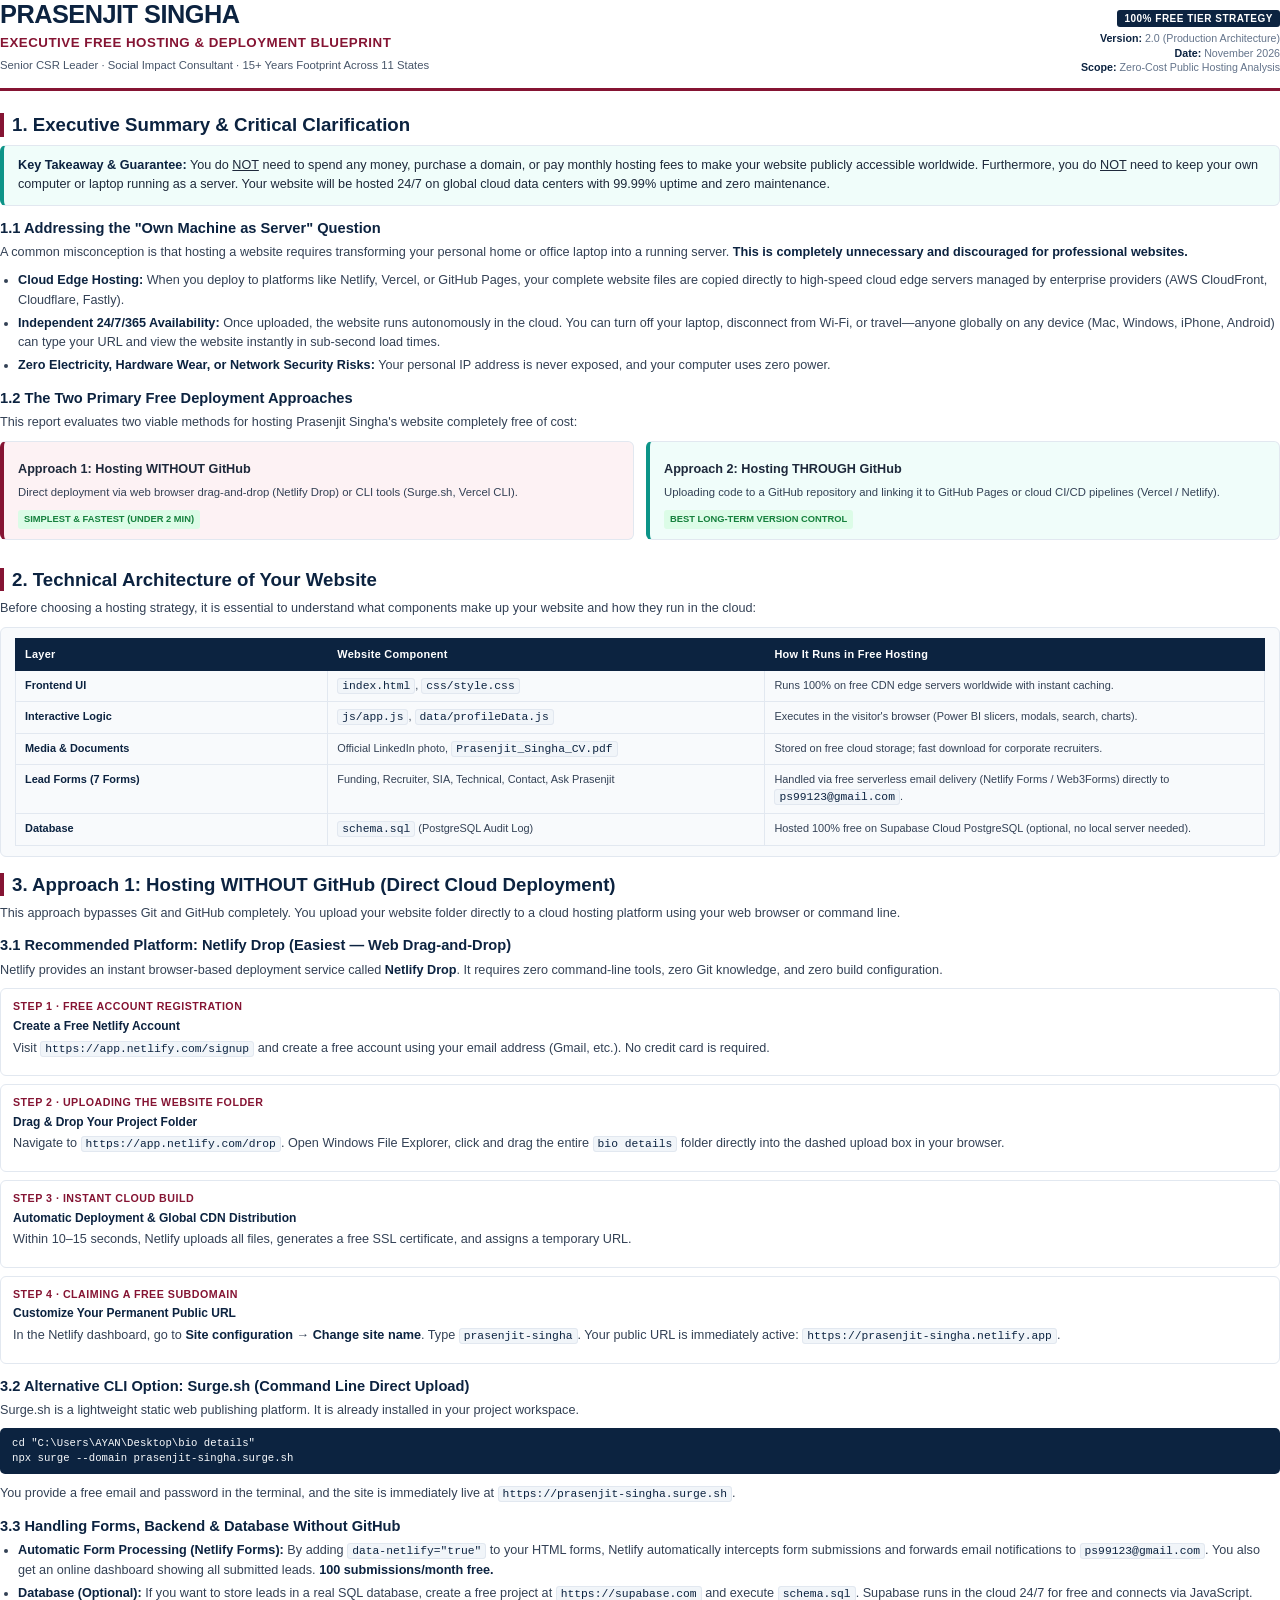
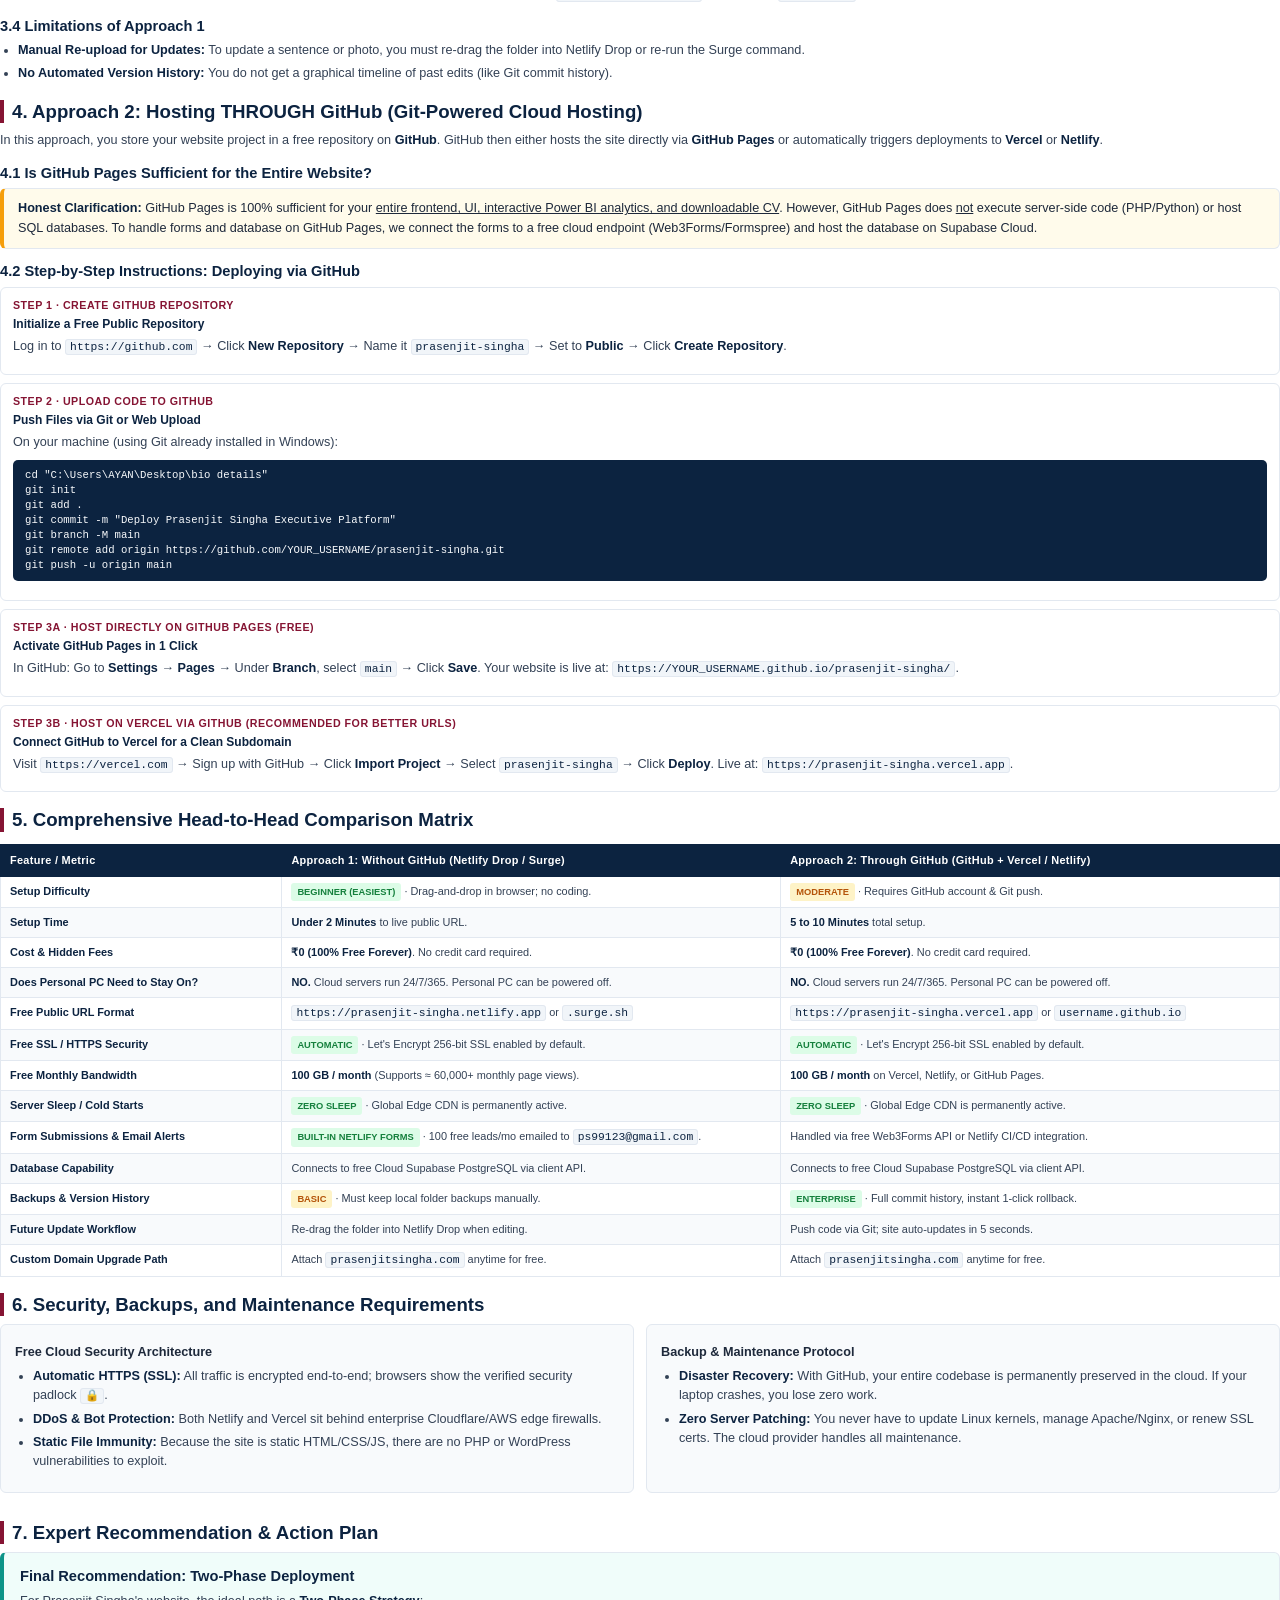
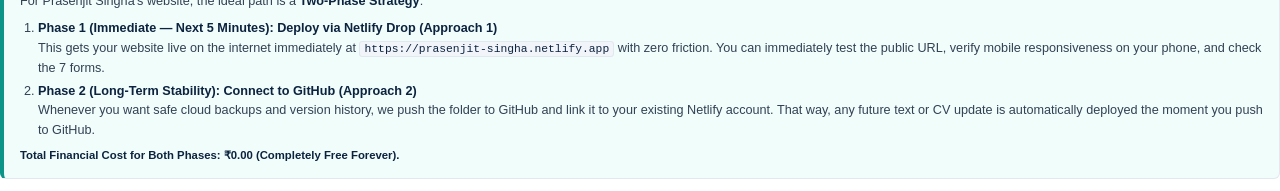
==== free_hosting_guide.html @ 52507455 "feat: complete executive platform for Prasenjit Singha with interactive dashboard and technical cons" ====
<!DOCTYPE html>
<html lang="en">
<head>
  <meta charset="UTF-8">
  <title>Executive Guide: 100% Free Hosting & Deployment Strategy</title>
  <style>
    @page {
      size: A4;
      margin: 18mm 16mm 18mm 16mm;
      @bottom-right {
        content: counter(page);
      }
    }

    * {
      box-sizing: border-box;
      margin: 0;
      padding: 0;
    }

    body {
      font-family: -apple-system, BlinkMacSystemFont, 'Segoe UI', Roboto, Helvetica, Arial, sans-serif;
      color: #1e293b;
      background: #ffffff;
      line-height: 1.55;
      font-size: 9.5pt;
    }

    /* Cover / Header Banner */
    .header-banner {
      border-bottom: 3px solid #851433;
      padding-bottom: 14px;
      margin-bottom: 22px;
      display: flex;
      justify-content: space-between;
      align-items: flex-end;
    }

    .brand-title {
      font-size: 19pt;
      font-weight: 800;
      color: #0c2340;
      letter-spacing: -0.02em;
      line-height: 1.15;
    }

    .brand-subtitle {
      font-size: 10pt;
      font-weight: 600;
      color: #851433;
      margin-top: 4px;
      text-transform: uppercase;
      letter-spacing: 0.5px;
    }

    .doc-meta {
      text-align: right;
      font-size: 8pt;
      color: #64748b;
      line-height: 1.35;
    }

    .doc-badge {
      display: inline-block;
      background: #0c2340;
      color: #ffffff;
      font-size: 7.5pt;
      font-weight: 700;
      padding: 2px 7px;
      border-radius: 3px;
      text-transform: uppercase;
      letter-spacing: 0.5px;
      margin-bottom: 4px;
    }

    /* Typography */
    h1 {
      font-size: 14pt;
      font-weight: 800;
      color: #0c2340;
      margin: 16px 0 8px;
      border-left: 4px solid #851433;
      padding-left: 8px;
      line-height: 1.25;
    }

    h2 {
      font-size: 11pt;
      font-weight: 700;
      color: #0c2340;
      margin: 13px 0 6px;
      line-height: 1.25;
    }

    h3 {
      font-size: 9.5pt;
      font-weight: 700;
      color: #1e293b;
      margin: 8px 0 4px;
    }

    p {
      margin-bottom: 8px;
      color: #334155;
    }

    ul, ol {
      margin-left: 18px;
      margin-bottom: 10px;
    }

    li {
      margin-bottom: 3.5px;
      color: #334155;
    }

    strong {
      color: #0c2340;
    }

    code {
      font-family: Consolas, 'Courier New', monospace;
      font-size: 8.5pt;
      background: #f1f5f9;
      padding: 1px 4px;
      border-radius: 3px;
      color: #0c2340;
      border: 1px solid #e2e8f0;
    }

    pre {
      background: #0c2340;
      color: #f8fafc;
      padding: 8px 12px;
      border-radius: 5px;
      font-family: Consolas, 'Courier New', monospace;
      font-size: 8pt;
      margin-bottom: 10px;
      overflow-x: auto;
      line-height: 1.4;
    }

    /* Cards & Containers */
    .card {
      background: #f8fafc;
      border: 1px solid #e2e8f0;
      border-radius: 6px;
      padding: 10px 14px;
      margin-bottom: 12px;
      page-break-inside: avoid;
    }

    .card-accent {
      border-left: 4px solid #0d9488;
      background: #f0fdfa;
    }

    .card-warning {
      border-left: 4px solid #f59e0b;
      background: #fffbeb;
    }

    .card-primary {
      border-left: 4px solid #851433;
      background: #fdf2f4;
    }

    .grid-2 {
      display: grid;
      grid-template-columns: 1fr 1fr;
      gap: 12px;
      margin-bottom: 12px;
      page-break-inside: avoid;
    }

    /* Tables */
    table {
      width: 100%;
      border-collapse: collapse;
      margin: 12px 0 16px;
      font-size: 8.2pt;
      page-break-inside: avoid;
    }

    th {
      background: #0c2340;
      color: #ffffff;
      font-weight: 700;
      padding: 7px 9px;
      text-align: left;
      border: 1px solid #0c2340;
      letter-spacing: 0.3px;
    }

    td {
      padding: 6px 9px;
      border: 1px solid #e2e8f0;
      vertical-align: top;
      color: #334155;
    }

    tr:nth-child(even) td {
      background: #f8fafc;
    }

    .badge-pass {
      display: inline-block;
      background: #dcfce7;
      color: #15803d;
      font-weight: 700;
      font-size: 7pt;
      padding: 2px 6px;
      border-radius: 3px;
      text-transform: uppercase;
    }

    .badge-warn {
      display: inline-block;
      background: #fef3c7;
      color: #b45309;
      font-weight: 700;
      font-size: 7pt;
      padding: 2px 6px;
      border-radius: 3px;
      text-transform: uppercase;
    }

    .page-break {
      page-break-after: always;
    }

    /* Steps Box */
    .step-box {
      border: 1px solid #e2e8f0;
      border-radius: 6px;
      padding: 9px 12px;
      margin-bottom: 8px;
      background: #ffffff;
      page-break-inside: avoid;
    }

    .step-number {
      font-size: 8pt;
      font-weight: 800;
      color: #851433;
      text-transform: uppercase;
      letter-spacing: 0.5px;
      margin-bottom: 2px;
    }

    .step-title {
      font-size: 9pt;
      font-weight: 700;
      color: #0c2340;
      margin-bottom: 3px;
    }
  </style>
</head>
<body>

  <!-- ==================== HEADER ==================== -->
  <div class="header-banner">
    <div>
      <div class="brand-title">PRASENJIT SINGHA</div>
      <div class="brand-subtitle">Executive Free Hosting & Deployment Blueprint</div>
      <div style="font-size: 8.5pt; color: #475569; margin-top: 3px;">
        Senior CSR Leader &middot; Social Impact Consultant &middot; 15+ Years Footprint Across 11 States
      </div>
    </div>
    <div class="doc-meta">
      <span class="doc-badge">100% Free Tier Strategy</span><br>
      <strong>Version:</strong> 2.0 (Production Architecture)<br>
      <strong>Date:</strong> November 2026<br>
      <strong>Scope:</strong> Zero-Cost Public Hosting Analysis
    </div>
  </div>

  <!-- ==================== SECTION 1 ==================== -->
  <h1>1. Executive Summary & Critical Clarification</h1>

  <div class="card card-accent">
    <strong>Key Takeaway & Guarantee:</strong> You do <u>NOT</u> need to spend any money, purchase a domain, or pay monthly hosting fees to make your website publicly accessible worldwide. Furthermore, you do <u>NOT</u> need to keep your own computer or laptop running as a server. Your website will be hosted 24/7 on global cloud data centers with 99.99% uptime and zero maintenance.
  </div>

  <h2>1.1 Addressing the "Own Machine as Server" Question</h2>
  <p>
    A common misconception is that hosting a website requires transforming your personal home or office laptop into a running server. <strong>This is completely unnecessary and discouraged for professional websites.</strong>
  </p>
  <ul>
    <li><strong>Cloud Edge Hosting:</strong> When you deploy to platforms like Netlify, Vercel, or GitHub Pages, your complete website files are copied directly to high-speed cloud edge servers managed by enterprise providers (AWS CloudFront, Cloudflare, Fastly).</li>
    <li><strong>Independent 24/7/365 Availability:</strong> Once uploaded, the website runs autonomously in the cloud. You can turn off your laptop, disconnect from Wi-Fi, or travel—anyone globally on any device (Mac, Windows, iPhone, Android) can type your URL and view the website instantly in sub-second load times.</li>
    <li><strong>Zero Electricity, Hardware Wear, or Network Security Risks:</strong> Your personal IP address is never exposed, and your computer uses zero power.</li>
  </ul>

  <h2>1.2 The Two Primary Free Deployment Approaches</h2>
  <p>
    This report evaluates two viable methods for hosting Prasenjit Singha's website completely free of cost:
  </p>
  <div class="grid-2">
    <div class="card card-primary">
      <h3>Approach 1: Hosting WITHOUT GitHub</h3>
      <p style="font-size: 8.5pt;">
        Direct deployment via web browser drag-and-drop (Netlify Drop) or CLI tools (Surge.sh, Vercel CLI).
      </p>
      <span class="badge-pass">Simplest & Fastest (Under 2 Min)</span>
    </div>
    <div class="card card-accent">
      <h3>Approach 2: Hosting THROUGH GitHub</h3>
      <p style="font-size: 8.5pt;">
        Uploading code to a GitHub repository and linking it to GitHub Pages or cloud CI/CD pipelines (Vercel / Netlify).
      </p>
      <span class="badge-pass">Best Long-Term Version Control</span>
    </div>
  </div>

  <!-- ==================== SECTION 2 ==================== -->
  <h1>2. Technical Architecture of Your Website</h1>
  <p>
    Before choosing a hosting strategy, it is essential to understand what components make up your website and how they run in the cloud:
  </p>

  <div class="card">
    <table style="margin: 0;">
      <thead>
        <tr>
          <th style="width: 25%;">Layer</th>
          <th style="width: 35%;">Website Component</th>
          <th style="width: 40%;">How It Runs in Free Hosting</th>
        </tr>
      </thead>
      <tbody>
        <tr>
          <td><strong>Frontend UI</strong></td>
          <td><code>index.html</code>, <code>css/style.css</code></td>
          <td>Runs 100% on free CDN edge servers worldwide with instant caching.</td>
        </tr>
        <tr>
          <td><strong>Interactive Logic</strong></td>
          <td><code>js/app.js</code>, <code>data/profileData.js</code></td>
          <td>Executes in the visitor's browser (Power BI slicers, modals, search, charts).</td>
        </tr>
        <tr>
          <td><strong>Media & Documents</strong></td>
          <td>Official LinkedIn photo, <code>Prasenjit_Singha_CV.pdf</code></td>
          <td>Stored on free cloud storage; fast download for corporate recruiters.</td>
        </tr>
        <tr>
          <td><strong>Lead Forms (7 Forms)</strong></td>
          <td>Funding, Recruiter, SIA, Technical, Contact, Ask Prasenjit</td>
          <td>Handled via free serverless email delivery (Netlify Forms / Web3Forms) directly to <code>ps99123@gmail.com</code>.</td>
        </tr>
        <tr>
          <td><strong>Database</strong></td>
          <td><code>schema.sql</code> (PostgreSQL Audit Log)</td>
          <td>Hosted 100% free on Supabase Cloud PostgreSQL (optional, no local server needed).</td>
        </tr>
      </tbody>
    </table>
  </div>

  <div class="page-break"></div>

  <!-- ==================== SECTION 3 ==================== -->
  <h1>3. Approach 1: Hosting WITHOUT GitHub (Direct Cloud Deployment)</h1>
  <p>
    This approach bypasses Git and GitHub completely. You upload your website folder directly to a cloud hosting platform using your web browser or command line.
  </p>

  <h2>3.1 Recommended Platform: Netlify Drop (Easiest — Web Drag-and-Drop)</h2>
  <p>
    Netlify provides an instant browser-based deployment service called <strong>Netlify Drop</strong>. It requires zero command-line tools, zero Git knowledge, and zero build configuration.
  </p>

  <div class="step-box">
    <div class="step-number">Step 1 &middot; Free Account Registration</div>
    <div class="step-title">Create a Free Netlify Account</div>
    <p>Visit <code>https://app.netlify.com/signup</code> and create a free account using your email address (Gmail, etc.). No credit card is required.</p>
  </div>

  <div class="step-box">
    <div class="step-number">Step 2 &middot; Uploading the Website Folder</div>
    <div class="step-title">Drag & Drop Your Project Folder</div>
    <p>Navigate to <code>https://app.netlify.com/drop</code>. Open Windows File Explorer, click and drag the entire <code>bio details</code> folder directly into the dashed upload box in your browser.</p>
  </div>

  <div class="step-box">
    <div class="step-number">Step 3 &middot; Instant Cloud Build</div>
    <div class="step-title">Automatic Deployment & Global CDN Distribution</div>
    <p>Within 10–15 seconds, Netlify uploads all files, generates a free SSL certificate, and assigns a temporary URL.</p>
  </div>

  <div class="step-box">
    <div class="step-number">Step 4 &middot; Claiming a Free Subdomain</div>
    <div class="step-title">Customize Your Permanent Public URL</div>
    <p>In the Netlify dashboard, go to <strong>Site configuration</strong> &rarr; <strong>Change site name</strong>. Type <code>prasenjit-singha</code>. Your public URL is immediately active: <code>https://prasenjit-singha.netlify.app</code>.</p>
  </div>

  <h2>3.2 Alternative CLI Option: Surge.sh (Command Line Direct Upload)</h2>
  <p>
    Surge.sh is a lightweight static web publishing platform. It is already installed in your project workspace.
  </p>
  <pre>cd "C:\Users\AYAN\Desktop\bio details"
npx surge --domain prasenjit-singha.surge.sh</pre>
  <p>You provide a free email and password in the terminal, and the site is immediately live at <code>https://prasenjit-singha.surge.sh</code>.</p>

  <h2>3.3 Handling Forms, Backend & Database Without GitHub</h2>
  <ul>
    <li><strong>Automatic Form Processing (Netlify Forms):</strong> By adding <code>data-netlify="true"</code> to your HTML forms, Netlify automatically intercepts form submissions and forwards email notifications to <code>ps99123@gmail.com</code>. You also get an online dashboard showing all submitted leads. <strong>100 submissions/month free.</strong></li>
    <li><strong>Database (Optional):</strong> If you want to store leads in a real SQL database, create a free project at <code>https://supabase.com</code> and execute <code>schema.sql</code>. Supabase runs in the cloud 24/7 for free and connects via JavaScript.</li>
  </ul>

  <h2>3.4 Limitations of Approach 1</h2>
  <ul>
    <li><strong>Manual Re-upload for Updates:</strong> To update a sentence or photo, you must re-drag the folder into Netlify Drop or re-run the Surge command.</li>
    <li><strong>No Automated Version History:</strong> You do not get a graphical timeline of past edits (like Git commit history).</li>
  </ul>

  <!-- ==================== SECTION 4 ==================== -->
  <h1>4. Approach 2: Hosting THROUGH GitHub (Git-Powered Cloud Hosting)</h1>
  <p>
    In this approach, you store your website project in a free repository on <strong>GitHub</strong>. GitHub then either hosts the site directly via <strong>GitHub Pages</strong> or automatically triggers deployments to <strong>Vercel</strong> or <strong>Netlify</strong>.
  </p>

  <h2>4.1 Is GitHub Pages Sufficient for the Entire Website?</h2>
  <div class="card card-warning">
    <strong>Honest Clarification:</strong> GitHub Pages is 100% sufficient for your <u>entire frontend, UI, interactive Power BI analytics, and downloadable CV</u>. However, GitHub Pages does <u>not</u> execute server-side code (PHP/Python) or host SQL databases. To handle forms and database on GitHub Pages, we connect the forms to a free cloud endpoint (Web3Forms/Formspree) and host the database on Supabase Cloud.
  </div>

  <h2>4.2 Step-by-Step Instructions: Deploying via GitHub</h2>

  <div class="step-box">
    <div class="step-number">Step 1 &middot; Create GitHub Repository</div>
    <div class="step-title">Initialize a Free Public Repository</div>
    <p>Log in to <code>https://github.com</code> &rarr; Click <strong>New Repository</strong> &rarr; Name it <code>prasenjit-singha</code> &rarr; Set to <strong>Public</strong> &rarr; Click <strong>Create Repository</strong>.</p>
  </div>

  <div class="step-box">
    <div class="step-number">Step 2 &middot; Upload Code to GitHub</div>
    <div class="step-title">Push Files via Git or Web Upload</div>
    <p>On your machine (using Git already installed in Windows):</p>
    <pre>cd "C:\Users\AYAN\Desktop\bio details"
git init
git add .
git commit -m "Deploy Prasenjit Singha Executive Platform"
git branch -M main
git remote add origin https://github.com/YOUR_USERNAME/prasenjit-singha.git
git push -u origin main</pre>
  </div>

  <div class="step-box">
    <div class="step-number">Step 3A &middot; Host Directly on GitHub Pages (Free)</div>
    <div class="step-title">Activate GitHub Pages in 1 Click</div>
    <p>In GitHub: Go to <strong>Settings</strong> &rarr; <strong>Pages</strong> &rarr; Under <strong>Branch</strong>, select <code>main</code> &rarr; Click <strong>Save</strong>. Your website is live at: <code>https://YOUR_USERNAME.github.io/prasenjit-singha/</code>.</p>
  </div>

  <div class="step-box">
    <div class="step-number">Step 3B &middot; Host on Vercel via GitHub (Recommended for Better URLs)</div>
    <div class="step-title">Connect GitHub to Vercel for a Clean Subdomain</div>
    <p>Visit <code>https://vercel.com</code> &rarr; Sign up with GitHub &rarr; Click <strong>Import Project</strong> &rarr; Select <code>prasenjit-singha</code> &rarr; Click <strong>Deploy</strong>. Live at: <code>https://prasenjit-singha.vercel.app</code>.</p>
  </div>

  <div class="page-break"></div>

  <!-- ==================== SECTION 5 ==================== -->
  <h1>5. Comprehensive Head-to-Head Comparison Matrix</h1>

  <table>
    <thead>
      <tr>
        <th style="width: 22%;">Feature / Metric</th>
        <th style="width: 39%;">Approach 1: Without GitHub (Netlify Drop / Surge)</th>
        <th style="width: 39%;">Approach 2: Through GitHub (GitHub + Vercel / Netlify)</th>
      </tr>
    </thead>
    <tbody>
      <tr>
        <td><strong>Setup Difficulty</strong></td>
        <td><span class="badge-pass">Beginner (Easiest)</span> &middot; Drag-and-drop in browser; no coding.</td>
        <td><span class="badge-warn">Moderate</span> &middot; Requires GitHub account & Git push.</td>
      </tr>
      <tr>
        <td><strong>Setup Time</strong></td>
        <td><strong>Under 2 Minutes</strong> to live public URL.</td>
        <td><strong>5 to 10 Minutes</strong> total setup.</td>
      </tr>
      <tr>
        <td><strong>Cost & Hidden Fees</strong></td>
        <td><strong>₹0 (100% Free Forever)</strong>. No credit card required.</td>
        <td><strong>₹0 (100% Free Forever)</strong>. No credit card required.</td>
      </tr>
      <tr>
        <td><strong>Does Personal PC Need to Stay On?</strong></td>
        <td><strong>NO.</strong> Cloud servers run 24/7/365. Personal PC can be powered off.</td>
        <td><strong>NO.</strong> Cloud servers run 24/7/365. Personal PC can be powered off.</td>
      </tr>
      <tr>
        <td><strong>Free Public URL Format</strong></td>
        <td><code>https://prasenjit-singha.netlify.app</code> or <code>.surge.sh</code></td>
        <td><code>https://prasenjit-singha.vercel.app</code> or <code>username.github.io</code></td>
      </tr>
      <tr>
        <td><strong>Free SSL / HTTPS Security</strong></td>
        <td><span class="badge-pass">Automatic</span> &middot; Let's Encrypt 256-bit SSL enabled by default.</td>
        <td><span class="badge-pass">Automatic</span> &middot; Let's Encrypt 256-bit SSL enabled by default.</td>
      </tr>
      <tr>
        <td><strong>Free Monthly Bandwidth</strong></td>
        <td><strong>100 GB / month</strong> (Supports ≈ 60,000+ monthly page views).</td>
        <td><strong>100 GB / month</strong> on Vercel, Netlify, or GitHub Pages.</td>
      </tr>
      <tr>
        <td><strong>Server Sleep / Cold Starts</strong></td>
        <td><span class="badge-pass">Zero Sleep</span> &middot; Global Edge CDN is permanently active.</td>
        <td><span class="badge-pass">Zero Sleep</span> &middot; Global Edge CDN is permanently active.</td>
      </tr>
      <tr>
        <td><strong>Form Submissions & Email Alerts</strong></td>
        <td><span class="badge-pass">Built-in Netlify Forms</span> &middot; 100 free leads/mo emailed to <code>ps99123@gmail.com</code>.</td>
        <td>Handled via free Web3Forms API or Netlify CI/CD integration.</td>
      </tr>
      <tr>
        <td><strong>Database Capability</strong></td>
        <td>Connects to free Cloud Supabase PostgreSQL via client API.</td>
        <td>Connects to free Cloud Supabase PostgreSQL via client API.</td>
      </tr>
      <tr>
        <td><strong>Backups & Version History</strong></td>
        <td><span class="badge-warn">Basic</span> &middot; Must keep local folder backups manually.</td>
        <td><span class="badge-pass">Enterprise</span> &middot; Full commit history, instant 1-click rollback.</td>
      </tr>
      <tr>
        <td><strong>Future Update Workflow</strong></td>
        <td>Re-drag the folder into Netlify Drop when editing.</td>
        <td>Push code via Git; site auto-updates in 5 seconds.</td>
      </tr>
      <tr>
        <td><strong>Custom Domain Upgrade Path</strong></td>
        <td>Attach <code>prasenjitsingha.com</code> anytime for free.</td>
        <td>Attach <code>prasenjitsingha.com</code> anytime for free.</td>
      </tr>
    </tbody>
  </table>

  <!-- ==================== SECTION 6 ==================== -->
  <h1>6. Security, Backups, and Maintenance Requirements</h1>

  <div class="grid-2">
    <div class="card">
      <h3>Free Cloud Security Architecture</h3>
      <ul>
        <li><strong>Automatic HTTPS (SSL):</strong> All traffic is encrypted end-to-end; browsers show the verified security padlock <code>🔒</code>.</li>
        <li><strong>DDoS & Bot Protection:</strong> Both Netlify and Vercel sit behind enterprise Cloudflare/AWS edge firewalls.</li>
        <li><strong>Static File Immunity:</strong> Because the site is static HTML/CSS/JS, there are no PHP or WordPress vulnerabilities to exploit.</li>
      </ul>
    </div>
    <div class="card">
      <h3>Backup & Maintenance Protocol</h3>
      <ul>
        <li><strong>Disaster Recovery:</strong> With GitHub, your entire codebase is permanently preserved in the cloud. If your laptop crashes, you lose zero work.</li>
        <li><strong>Zero Server Patching:</strong> You never have to update Linux kernels, manage Apache/Nginx, or renew SSL certs. The cloud provider handles all maintenance.</li>
      </ul>
    </div>
  </div>

  <!-- ==================== SECTION 7 ==================== -->
  <h1>7. Expert Recommendation & Action Plan</h1>

  <div class="card card-accent" style="padding: 14px 16px;">
    <h2 style="margin-top: 0; color: #0c2340; font-size: 11pt;">Final Recommendation: Two-Phase Deployment</h2>
    <p>
      For Prasenjit Singha's website, the ideal path is a <strong>Two-Phase Strategy</strong>:
    </p>
    <ol style="margin-bottom: 6px;">
      <li>
        <strong>Phase 1 (Immediate — Next 5 Minutes): Deploy via Netlify Drop (Approach 1)</strong><br>
        This gets your website live on the internet immediately at <code>https://prasenjit-singha.netlify.app</code> with zero friction. You can immediately test the public URL, verify mobile responsiveness on your phone, and check the 7 forms.
      </li>
      <li>
        <strong>Phase 2 (Long-Term Stability): Connect to GitHub (Approach 2)</strong><br>
        Whenever you want safe cloud backups and version history, we push the folder to GitHub and link it to your existing Netlify account. That way, any future text or CV update is automatically deployed the moment you push to GitHub.
      </li>
    </ol>
    <p style="margin-bottom: 0; font-size: 8.5pt; color: #047857;">
      <strong>Total Financial Cost for Both Phases: ₹0.00 (Completely Free Forever).</strong>
    </p>
  </div>

</body>
</html>
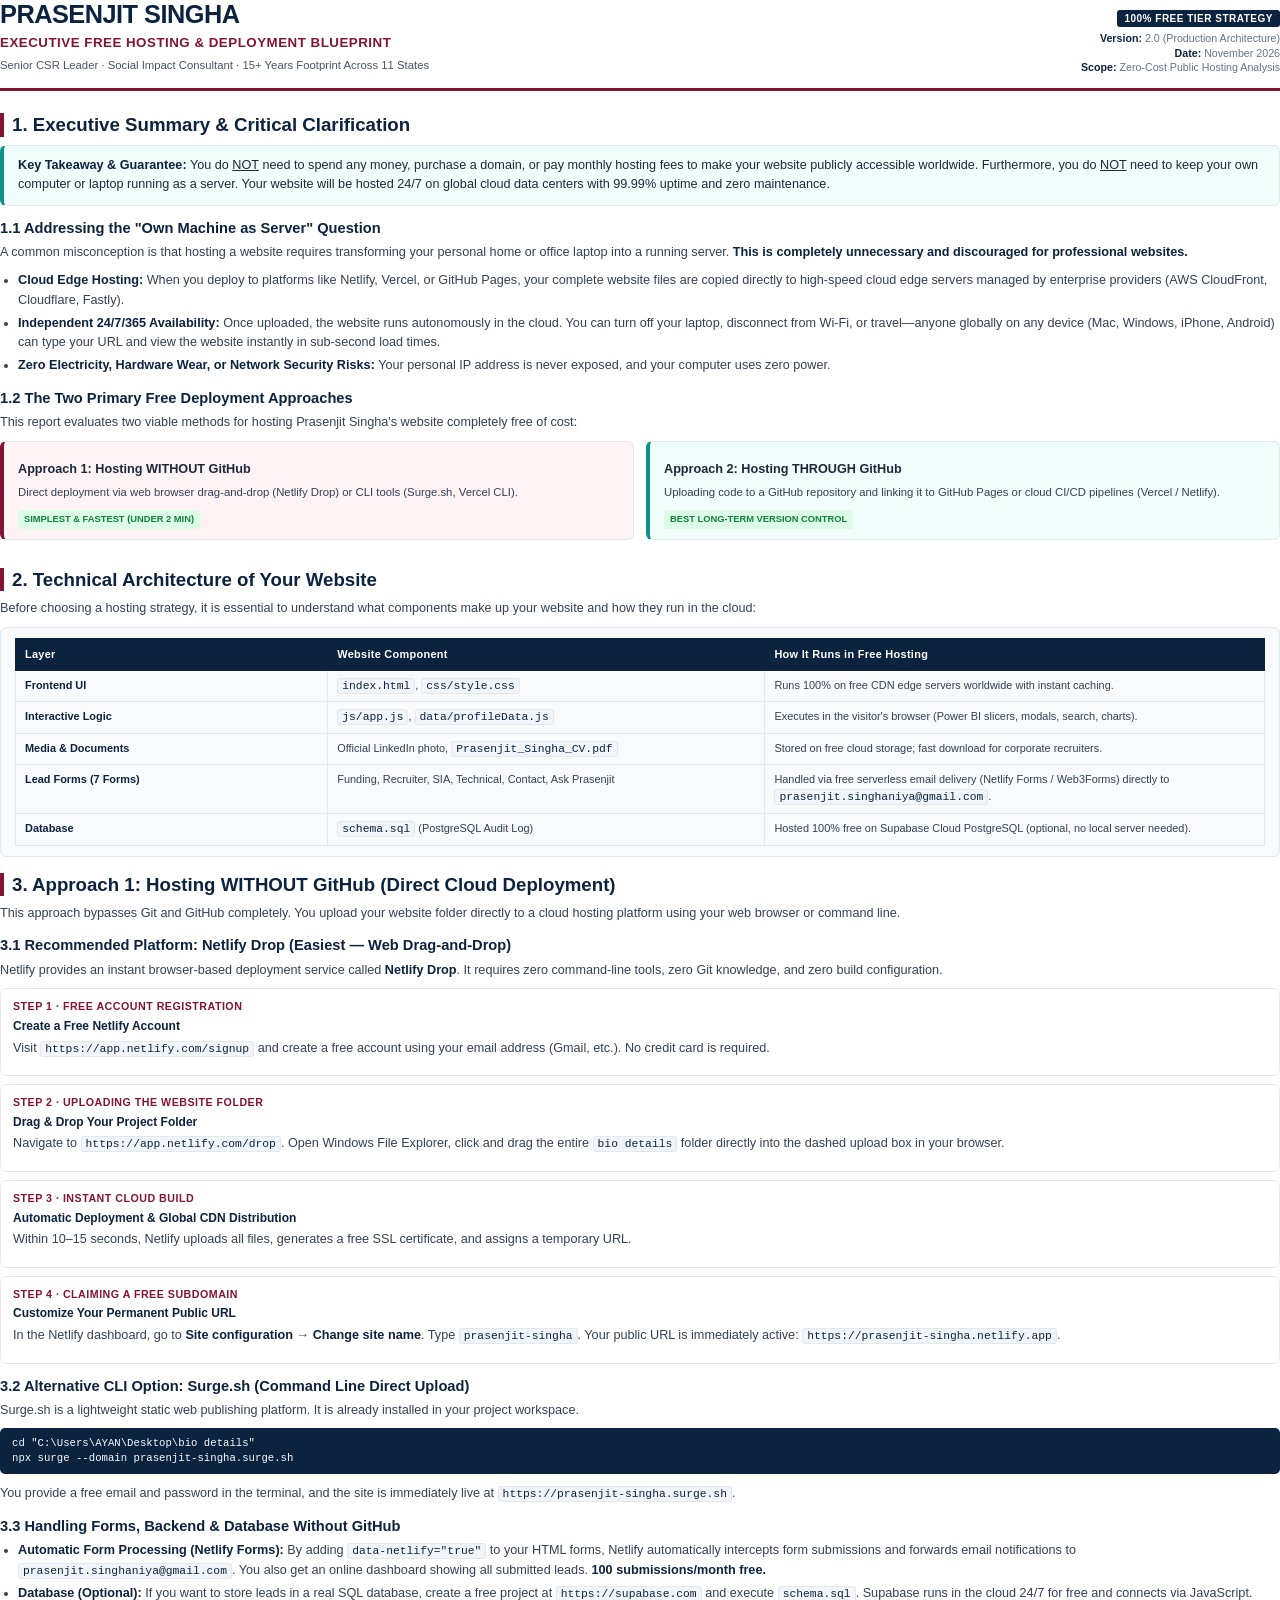
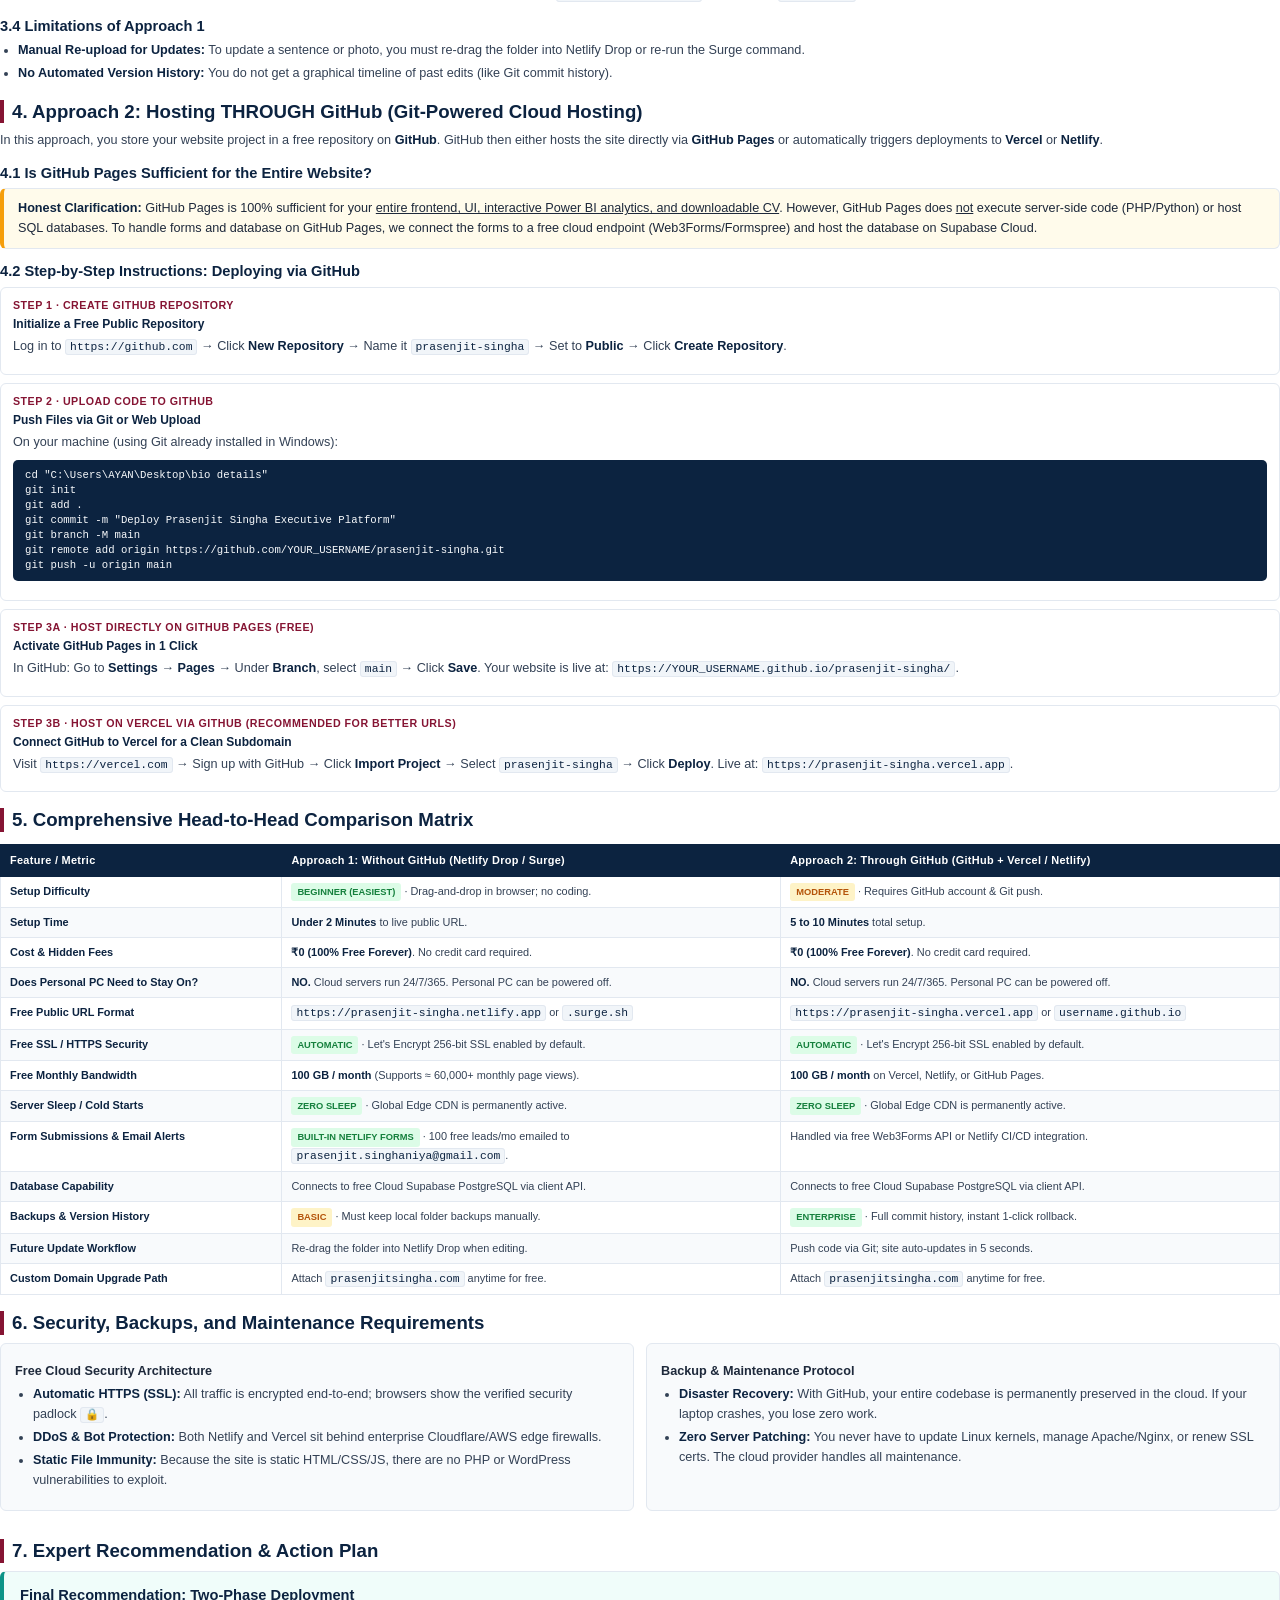
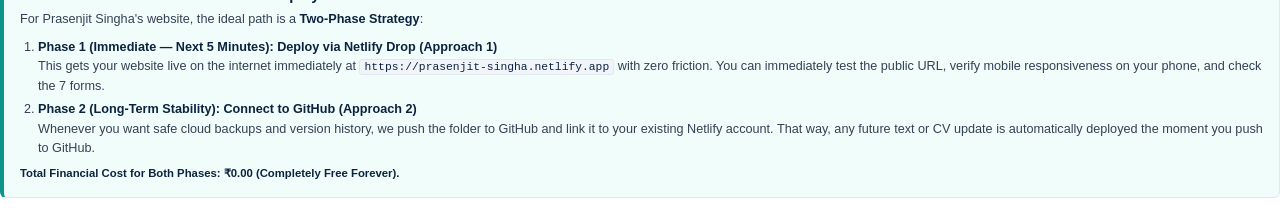
==== commit eb8e0309: "update: official contact coordinates to prasenjit.singhaniya@gmail.com and +91 7980741727" ====
--- a/free_hosting_guide.html
+++ b/free_hosting_guide.html
@@ -347,7 +347,7 @@
         <tr>
           <td><strong>Lead Forms (7 Forms)</strong></td>
           <td>Funding, Recruiter, SIA, Technical, Contact, Ask Prasenjit</td>
-          <td>Handled via free serverless email delivery (Netlify Forms / Web3Forms) directly to <code>ps99123@gmail.com</code>.</td>
+          <td>Handled via free serverless email delivery (Netlify Forms / Web3Forms) directly to <code>prasenjit.singhaniya@gmail.com</code>.</td>
         </tr>
         <tr>
           <td><strong>Database</strong></td>
@@ -405,7 +405,7 @@
 
   <h2>3.3 Handling Forms, Backend & Database Without GitHub</h2>
   <ul>
-    <li><strong>Automatic Form Processing (Netlify Forms):</strong> By adding <code>data-netlify="true"</code> to your HTML forms, Netlify automatically intercepts form submissions and forwards email notifications to <code>ps99123@gmail.com</code>. You also get an online dashboard showing all submitted leads. <strong>100 submissions/month free.</strong></li>
+    <li><strong>Automatic Form Processing (Netlify Forms):</strong> By adding <code>data-netlify="true"</code> to your HTML forms, Netlify automatically intercepts form submissions and forwards email notifications to <code>prasenjit.singhaniya@gmail.com</code>. You also get an online dashboard showing all submitted leads. <strong>100 submissions/month free.</strong></li>
     <li><strong>Database (Optional):</strong> If you want to store leads in a real SQL database, create a free project at <code>https://supabase.com</code> and execute <code>schema.sql</code>. Supabase runs in the cloud 24/7 for free and connects via JavaScript.</li>
   </ul>
 
@@ -515,7 +515,7 @@
       </tr>
       <tr>
         <td><strong>Form Submissions & Email Alerts</strong></td>
-        <td><span class="badge-pass">Built-in Netlify Forms</span> &middot; 100 free leads/mo emailed to <code>ps99123@gmail.com</code>.</td>
+        <td><span class="badge-pass">Built-in Netlify Forms</span> &middot; 100 free leads/mo emailed to <code>prasenjit.singhaniya@gmail.com</code>.</td>
         <td>Handled via free Web3Forms API or Netlify CI/CD integration.</td>
       </tr>
       <tr>
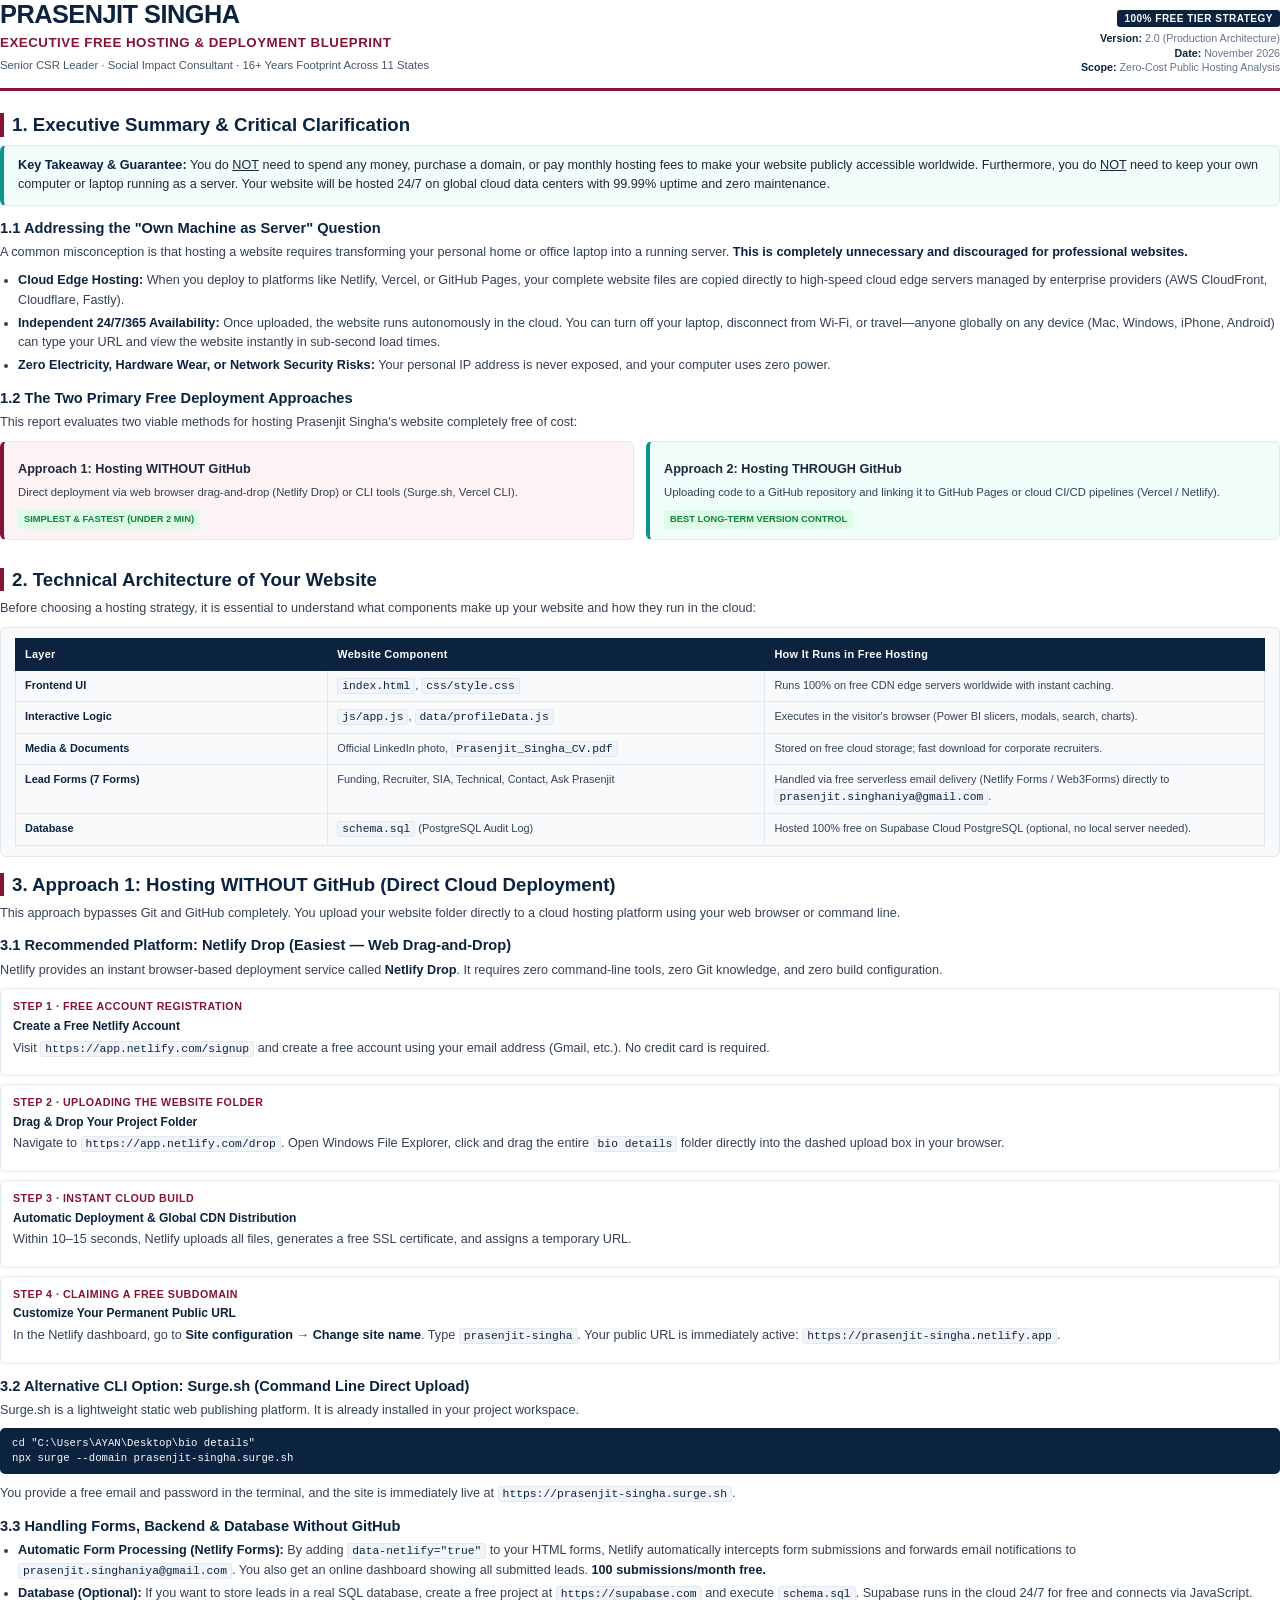
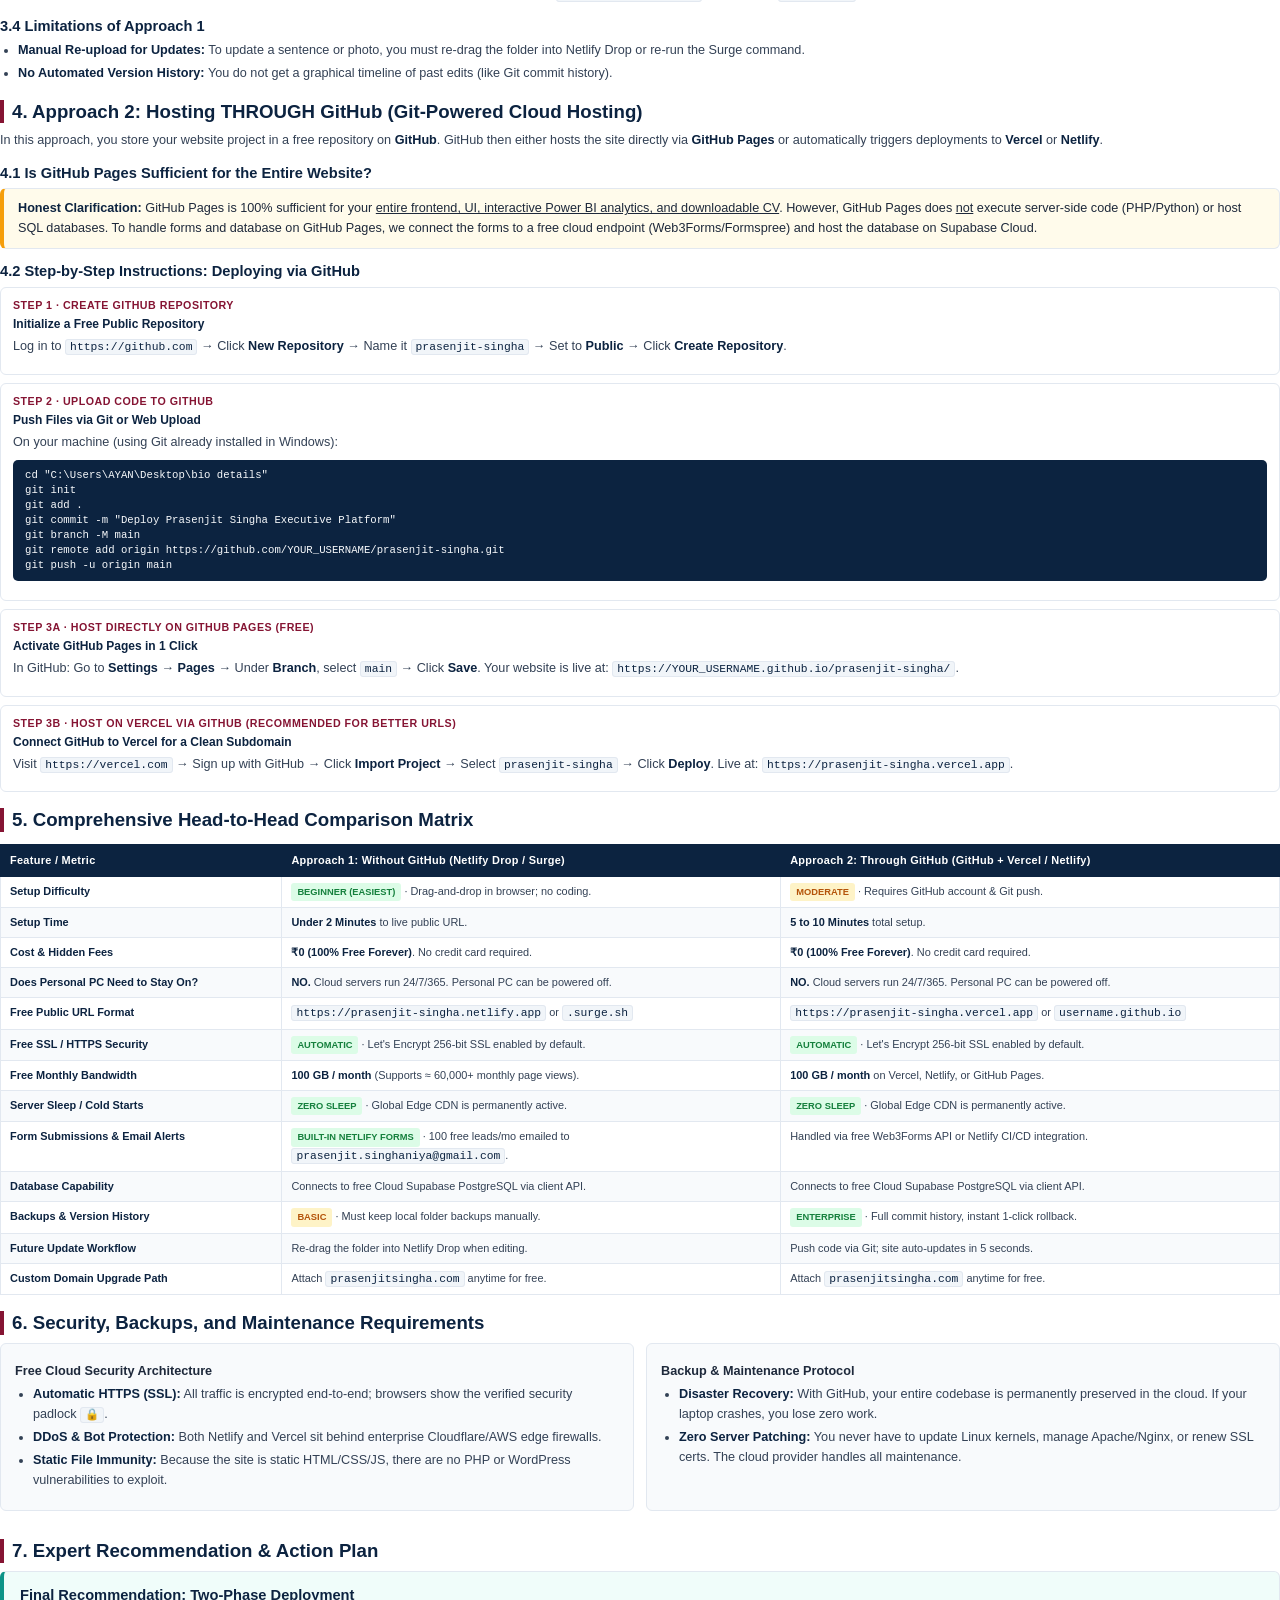
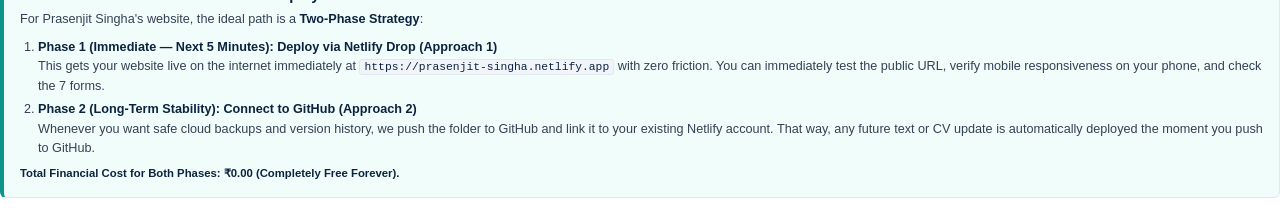
==== commit 0e3dfd9b: "sync: align all remaining experience references across meta tags, schema, and documentation to 16+ y" ====
--- a/free_hosting_guide.html
+++ b/free_hosting_guide.html
@@ -264,7 +264,7 @@
       <div class="brand-title">PRASENJIT SINGHA</div>
       <div class="brand-subtitle">Executive Free Hosting & Deployment Blueprint</div>
       <div style="font-size: 8.5pt; color: #475569; margin-top: 3px;">
-        Senior CSR Leader &middot; Social Impact Consultant &middot; 15+ Years Footprint Across 11 States
+        Senior CSR Leader &middot; Social Impact Consultant &middot; 16+ Years Footprint Across 11 States
       </div>
     </div>
     <div class="doc-meta">
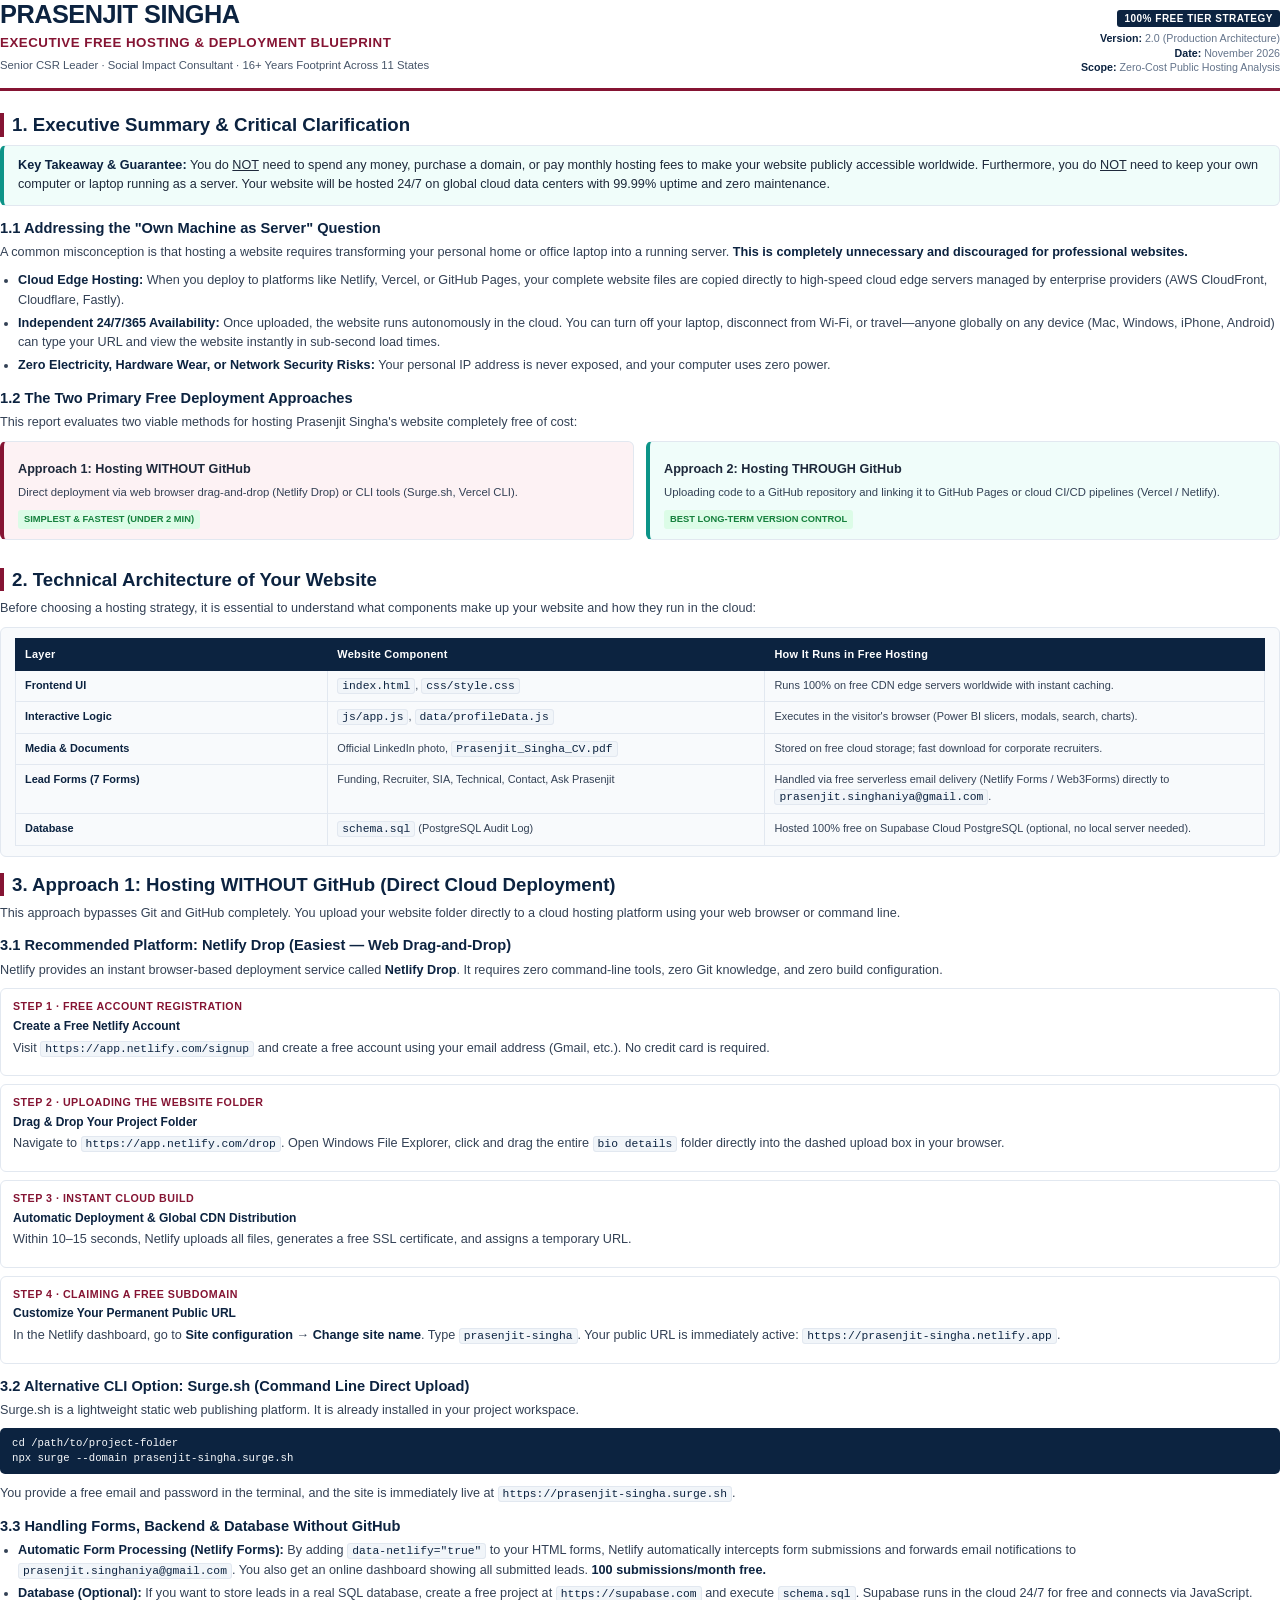
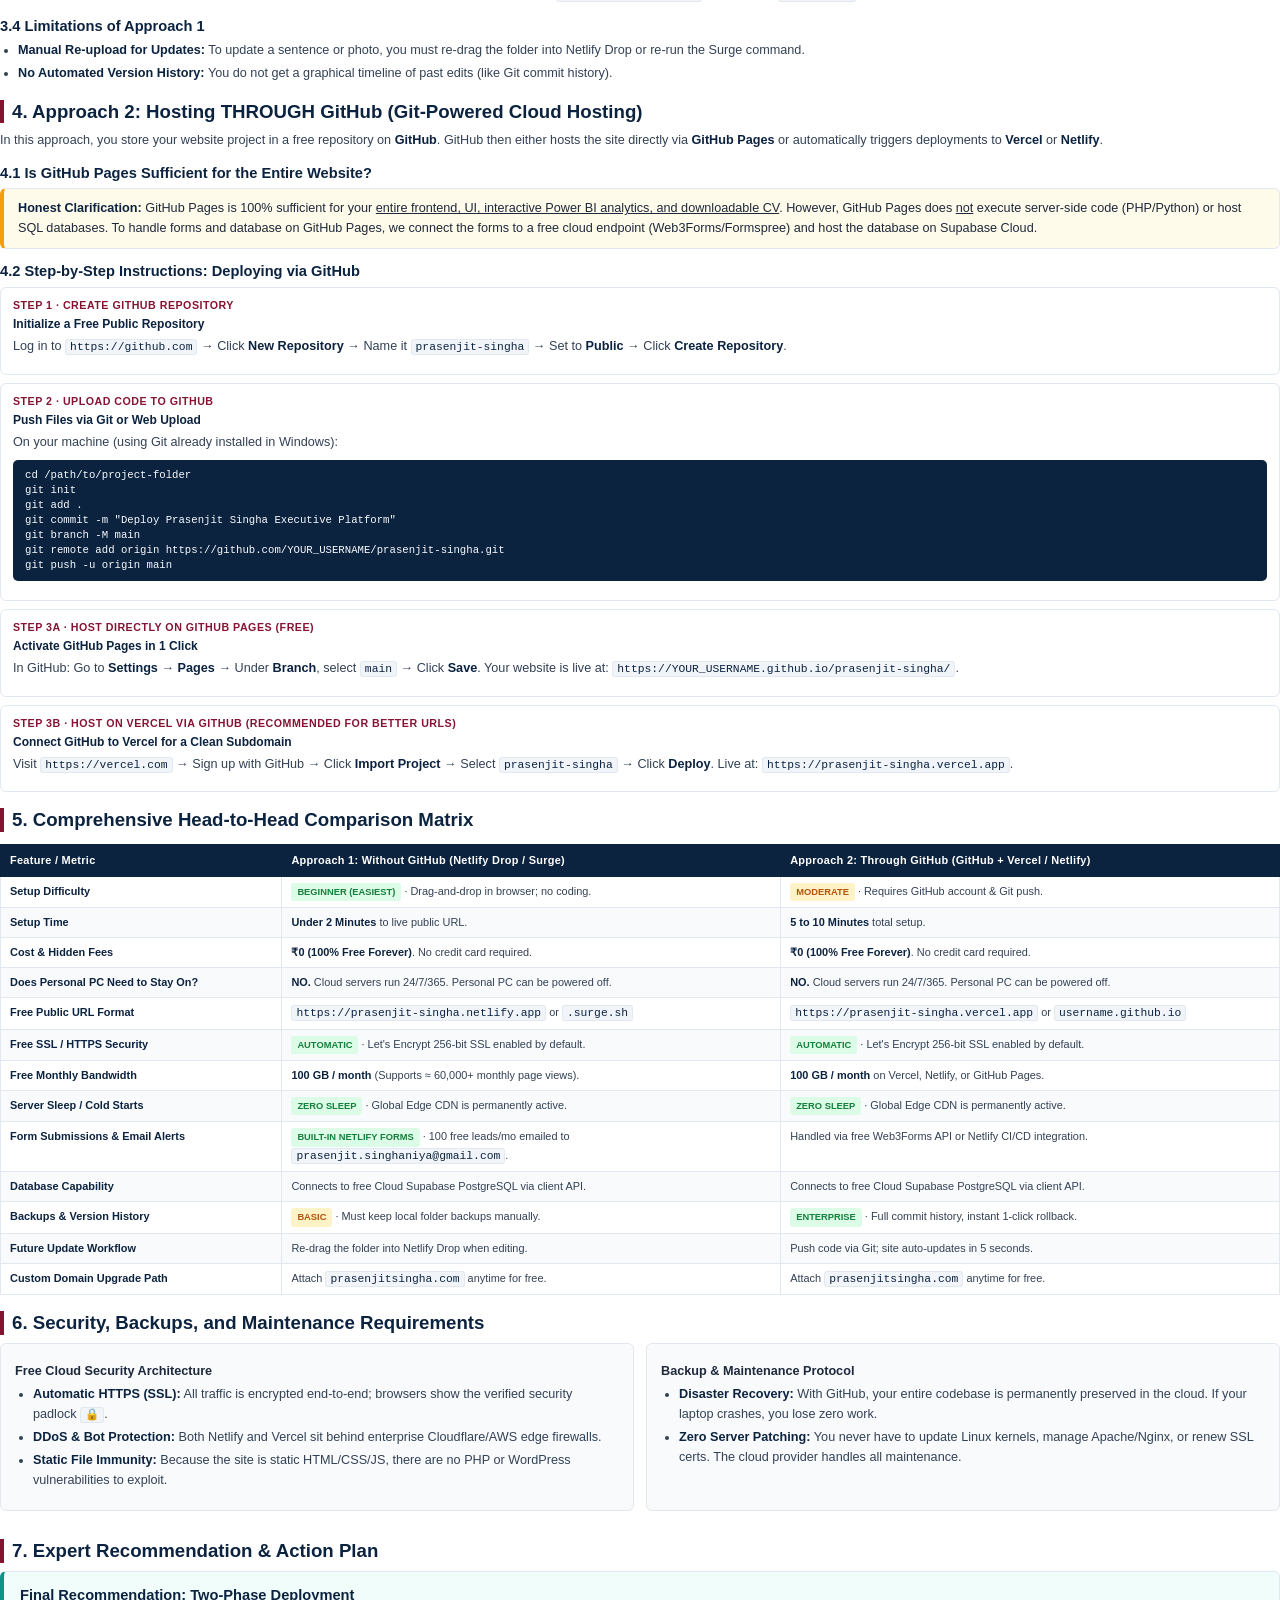
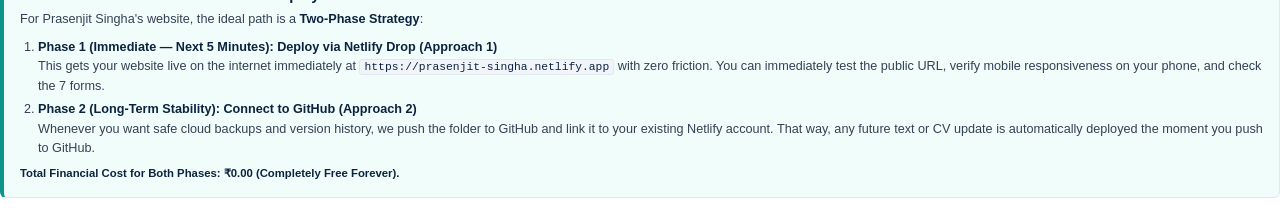
==== commit a0f248c3: "feat: update Bandhan-Konnagar active leadership status and format executive two-pager deliverables d" ====
--- a/free_hosting_guide.html
+++ b/free_hosting_guide.html
@@ -399,7 +399,7 @@
   <p>
     Surge.sh is a lightweight static web publishing platform. It is already installed in your project workspace.
   </p>
-  <pre>cd "C:\Users\AYAN\Desktop\bio details"
+  <pre>cd /path/to/project-folder
 npx surge --domain prasenjit-singha.surge.sh</pre>
   <p>You provide a free email and password in the terminal, and the site is immediately live at <code>https://prasenjit-singha.surge.sh</code>.</p>
 
@@ -438,7 +438,7 @@
     <div class="step-number">Step 2 &middot; Upload Code to GitHub</div>
     <div class="step-title">Push Files via Git or Web Upload</div>
     <p>On your machine (using Git already installed in Windows):</p>
-    <pre>cd "C:\Users\AYAN\Desktop\bio details"
+    <pre>cd /path/to/project-folder
 git init
 git add .
 git commit -m "Deploy Prasenjit Singha Executive Platform"
